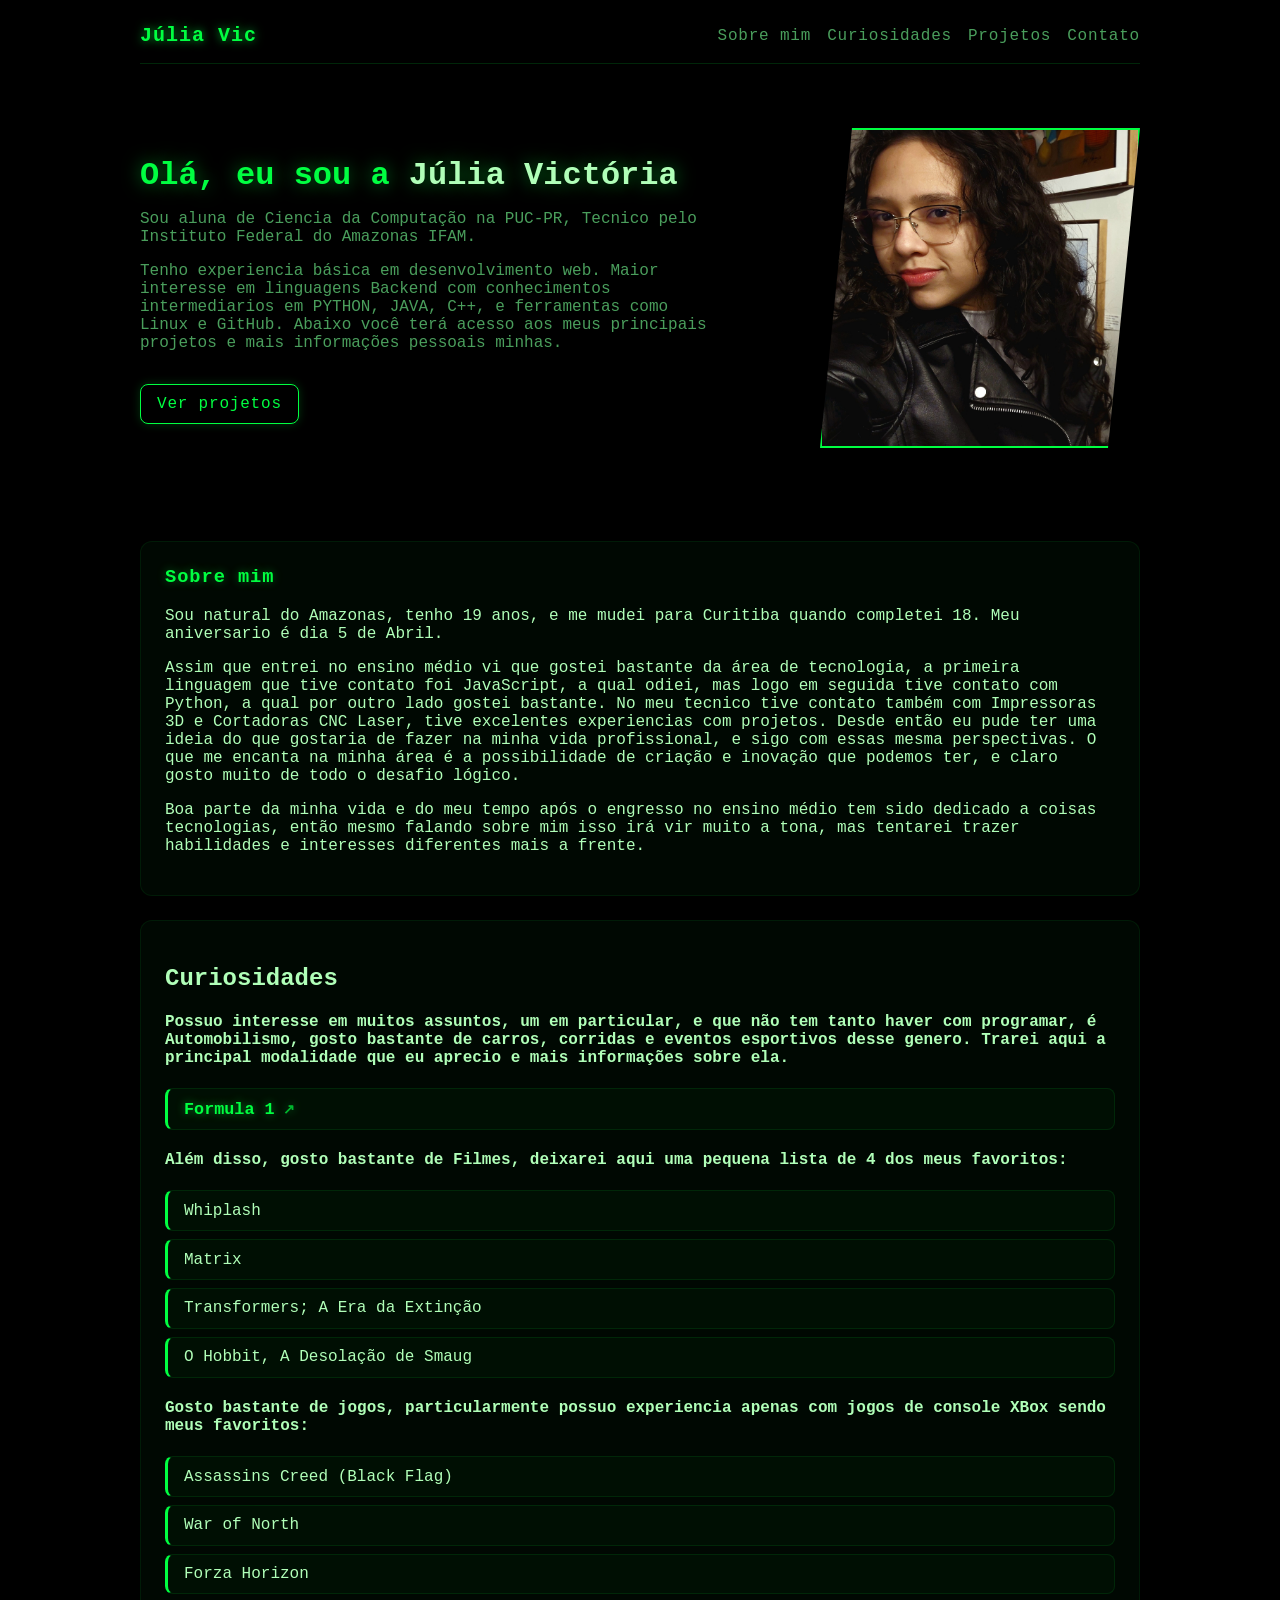
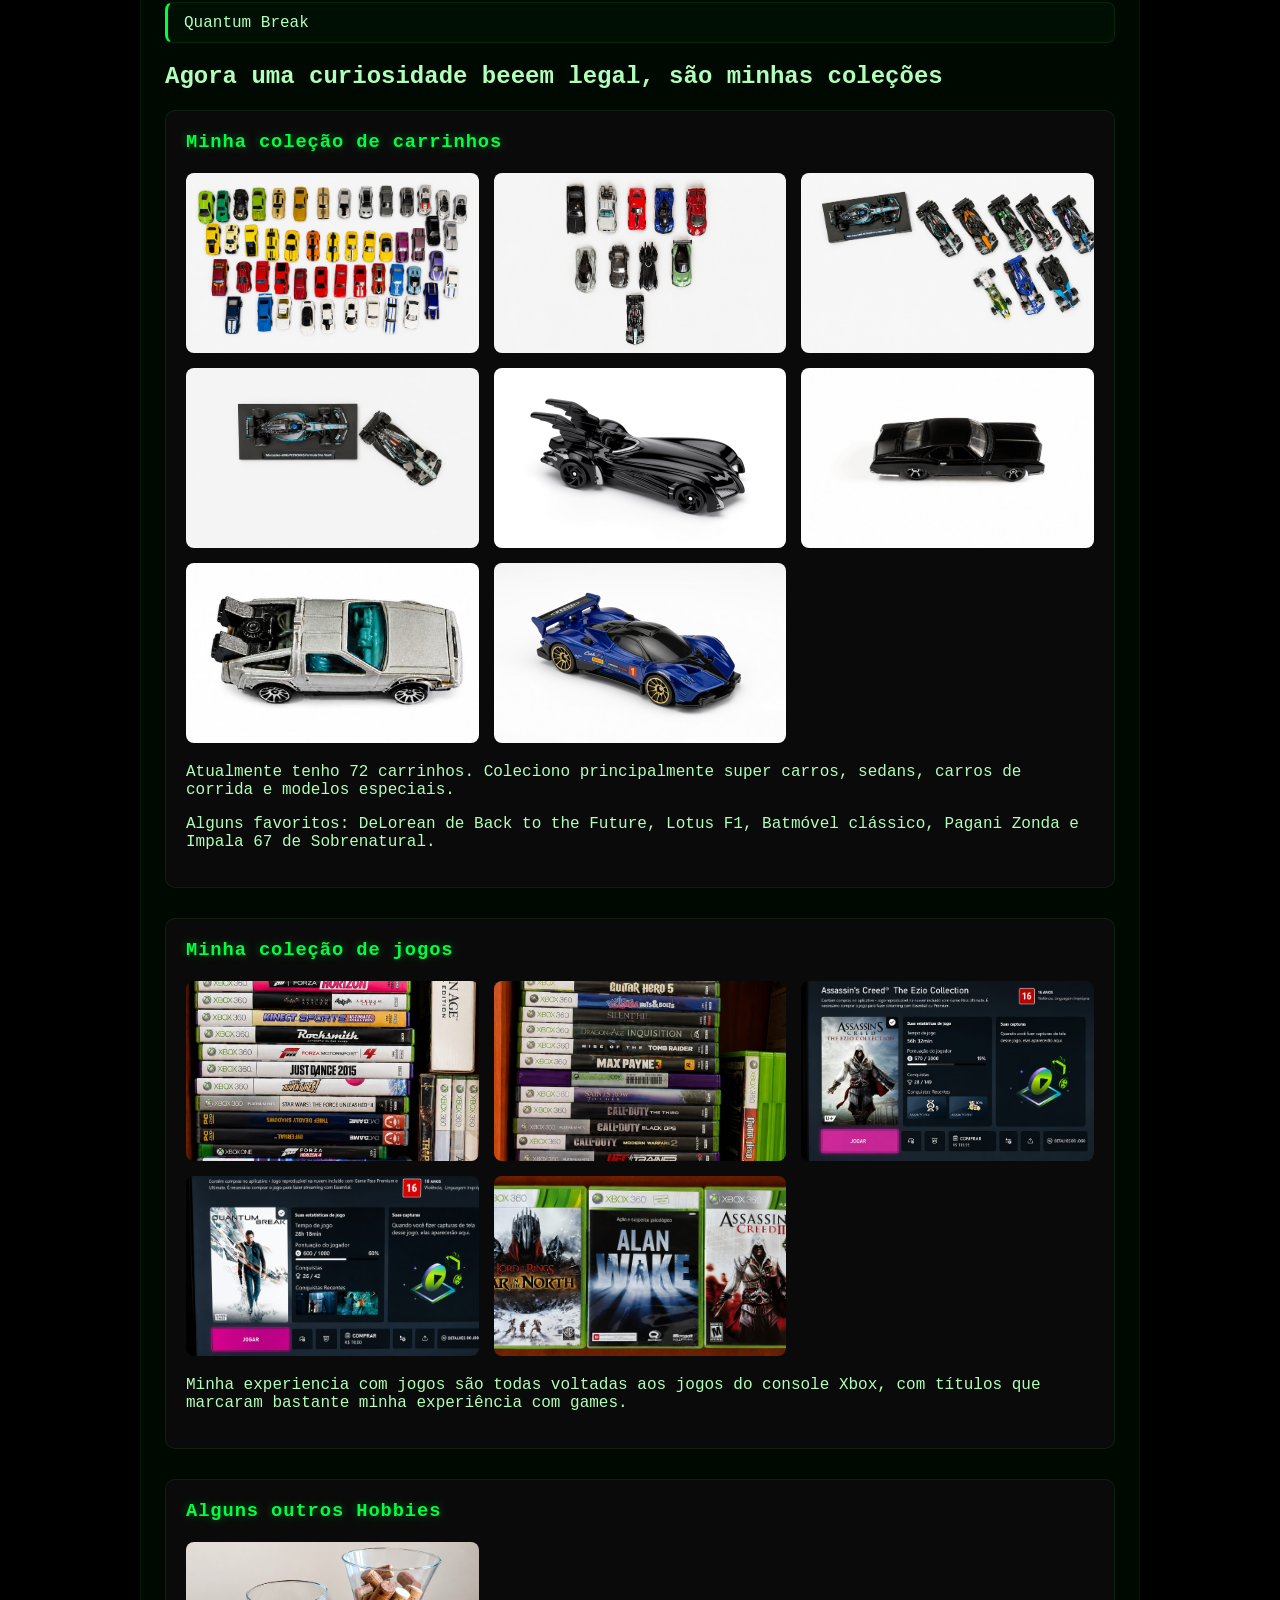
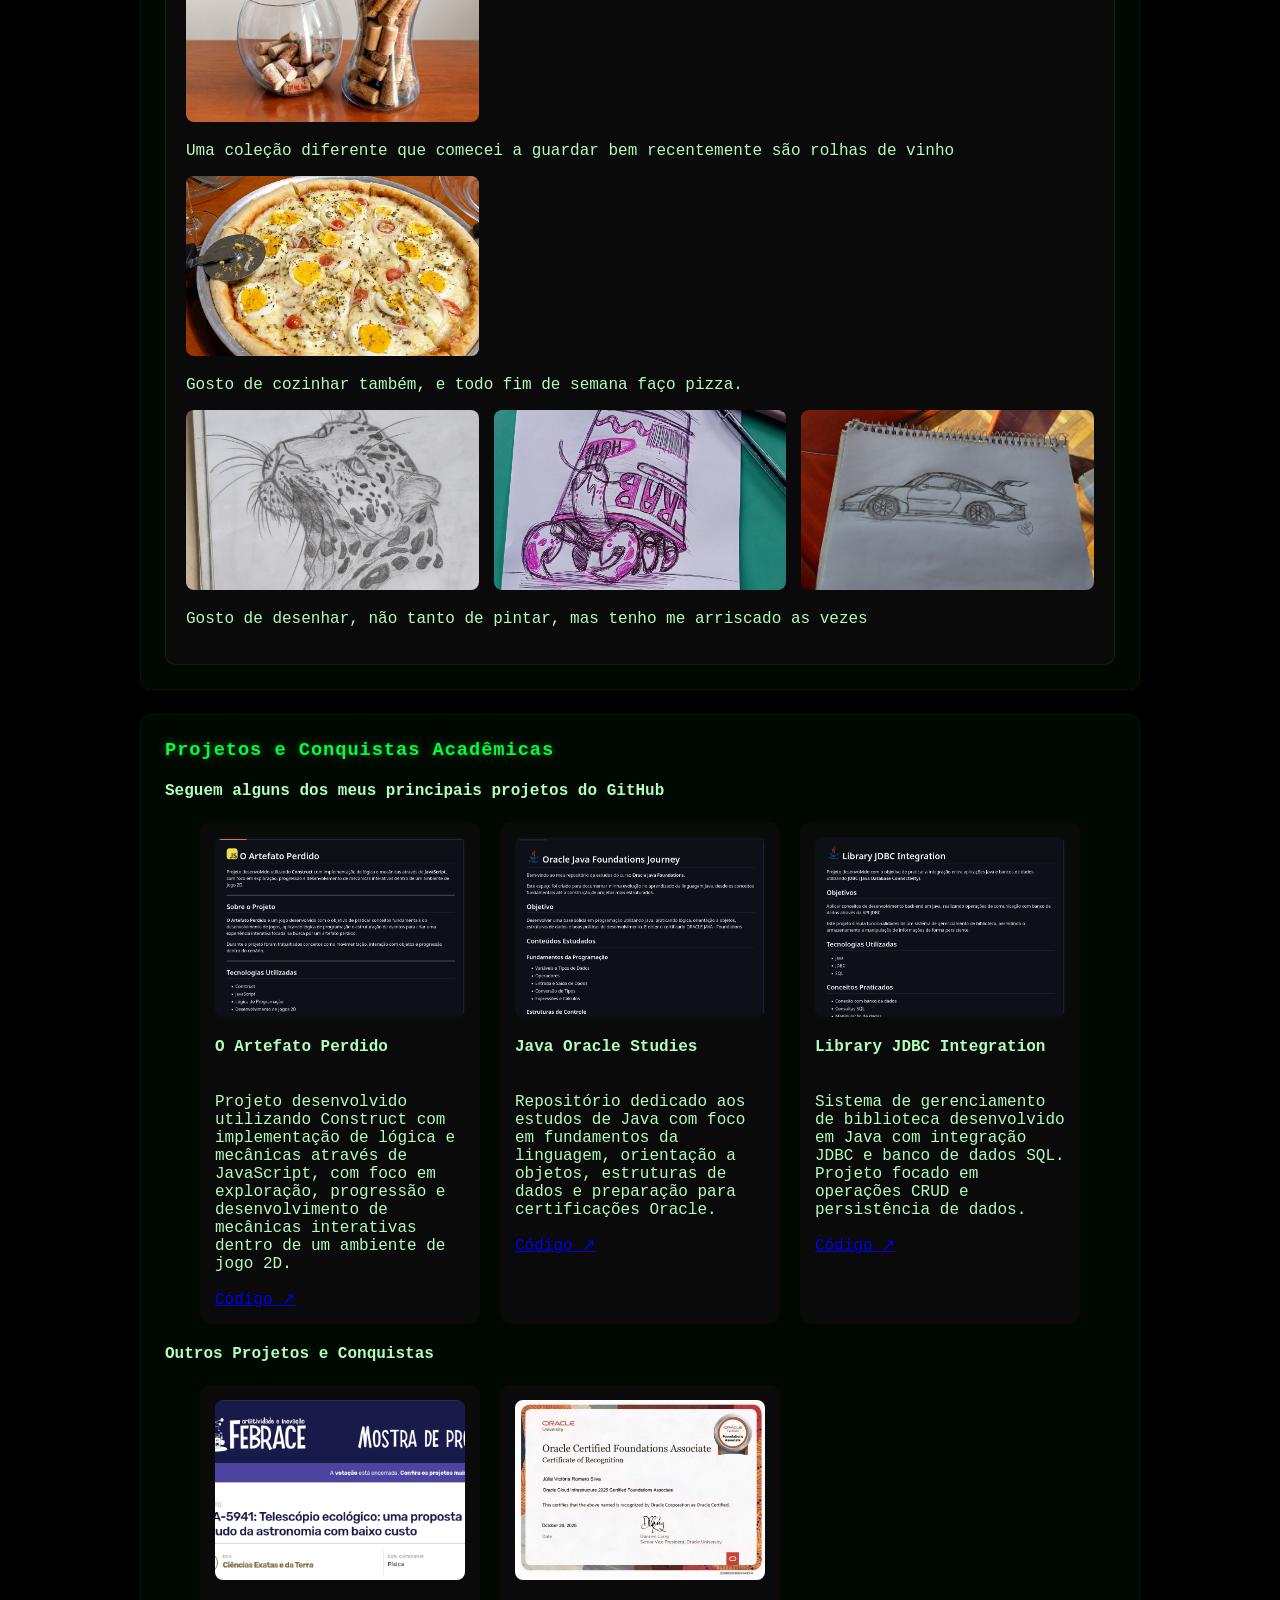
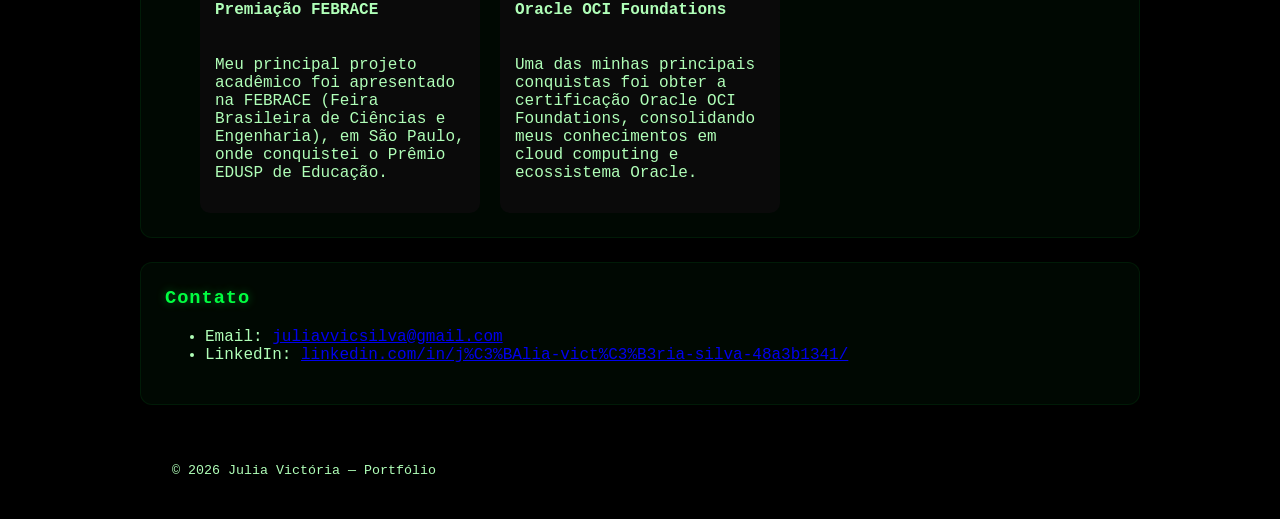
==== index.html @ e3327f9c "commit do meu portifolio para o curso de Experiência Criativa da PUCPR" ====
<!doctype html>
<html lang="pt-BR">
<head>
	<meta charset="utf-8">
	<meta name="viewport" content="width=device-width, initial-scale=1">
	<title>Portfólio — Júlia Vic</title>
	<link rel="stylesheet" href="style.css">
    <script src="index.js"></script>
</head>
<body>
	<header class="site-header">
		<div class="container header-inner">
			<h1 class="logo">Júlia Vic</h1>
			<button class="nav-toggle" aria-label="Abrir menu">☰</button>
			<nav class="site-nav">
				<a href="#about">Sobre mim</a>
				<a href="#skills">Curiosidades</a>
				<a href="#projects">Projetos</a>
				<a href="#contact">Contato</a>
			</nav>
		</div>
	</header>

	<main>
		<section class="hero">
			<div class="hero-content">
				<div class="hero-text">
					<h2>Olá, eu sou a <span>Júlia Victória</span></h2>
					<p>Sou aluna de Ciencia da Computação na PUC-PR, Tecnico pelo Instituto Federal do Amazonas IFAM.</p>
					<P>Tenho experiencia básica em desenvolvimento web. Maior interesse em linguagens Backend com conhecimentos intermediarios em PYTHON, JAVA, C++, e ferramentas como Linux e GitHub. Abaixo você terá acesso aos meus principais projetos e mais informações pessoais minhas.</P>
				<a class="btn" href="#projects">Ver projetos</a>
			</div>
			<div class="hero-photo">
            	<img src="img/minha_foto.jpg" alt="Foto de Júlia">
        	</div>
		 </div>
			
		</section>

		<section id="about" class="container about">
			<h3>Sobre mim</h3>
            <p>Sou natural do Amazonas, tenho 19 anos, e me mudei para Curitiba quando completei 18. Meu aniversario é dia 5 de Abril. </p>
            <p>Assim que entrei no ensino médio vi que gostei bastante da área de tecnologia, a primeira linguagem que tive contato foi JavaScript, a qual odiei, mas logo em seguida tive contato com Python, a qual por outro lado gostei bastante. No meu tecnico tive contato também com Impressoras 3D e Cortadoras CNC Laser, tive excelentes experiencias com projetos. Desde então eu pude ter uma ideia do que gostaria de fazer na minha vida profissional, e sigo com essas mesma perspectivas. O que me encanta na minha área é a possibilidade de criação e inovação que podemos ter, e claro gosto muito de todo o desafio lógico.</p>
            <p>Boa parte da minha vida e do meu tempo após o engresso no ensino médio tem sido dedicado a coisas tecnologias, então mesmo falando sobre mim isso irá vir muito a tona, mas tentarei trazer habilidades e interesses diferentes mais a frente.</p>
        </section>
		<section id="skills" class="container skills">
			<h2>Curiosidades</h2>
            <h4>Possuo interesse em muitos assuntos, um em particular, e que não tem tanto haver com programar, é Automobilismo, gosto bastante de carros, corridas e eventos esportivos desse genero. Trarei aqui a principal modalidade que eu aprecio e mais informações sobre ela.</h4>
			<ul class="automobilismo">
                <li><a href="index_mercs.html" target="_blank" rel="noopener">Formula 1</a></li>
            </ul>
            <h4>Além disso, gosto bastante de Filmes, deixarei aqui uma pequena lista de 4 dos meus favoritos:</h4>
            <ul>
                <li>Whiplash</li>
                <li>Matrix</li>
                <li>Transformers; A Era da Extinção</li>
                <li>O Hobbit, A Desolação de Smaug</li>
            </ul>
            <h4>Gosto bastante de jogos, particularmente possuo experiencia apenas com jogos de console XBox sendo meus favoritos:</h4>
            <ul>
                <li>Assassins Creed (Black Flag)</li>
                <li>War of North</li>
                <li>Forza Horizon</li>
                <li>Quantum Break</li>
            </ul>
            <h2>Agora uma curiosidade beeem legal, são minhas coleções</h2>
			<div class="collection-section">
				<div class="collection-card">
					<h3>Minha coleção de carrinhos</h3>
					<div class="collection-images">
						<img src="img/carrinhos_colecao.png" alt="Coleção carrinhos 1">
						<img src="img/favoritos_colecao.png" alt="Coleção carrinhos 2">
						<img src="img/formulas1_colecao.png" alt="Coleção carrinhos 3">
						<img src="img/mercedes_colecao.png" alt="Coleção carrinhos 4">
						<img src="img/batmovel.jpg" alt="Coleção carrinhos 5">
						<img src="img/impala.jpg" alt="Coleção carrinhos 5">
						<img src="img/delorean.jpg" alt="Coleção carrinhos 5">
						<img src="img/pagani.jpg" alt="Coleção carrinhos 5">
					</div>
					<p>Atualmente tenho 72 carrinhos. Coleciono principalmente super carros, sedans, carros de corrida e modelos especiais.</p>
					<p>Alguns favoritos: DeLorean de Back to the Future, Lotus F1, Batmóvel clássico, Pagani Zonda e Impala 67 de Sobrenatural.</p>
				</div>

				<div class="collection-card">
					<h3>Minha coleção de jogos</h3>

					<div class="collection-images">
						<img src="img/jogos1.jpg">
						<img src="img/jogos2.jpg">
						<img src="img/assasins_creed.jpg">
						<img src="img/quantum_break.jpg">
						<img src="img/jogos3.png">
					</div>
					<p>Minha experiencia com jogos são todas voltadas aos jogos do console Xbox, com títulos que marcaram bastante minha experiência com games.</p>
				</div>

				<div class="collection-card">
					<h3>Alguns outros Hobbies</h3>

					<div class="collection-images">
						<img src="img/colecao_rolhas.png">
					</div>
					<p>Uma coleção diferente que comecei a guardar bem recentemente são rolhas de vinho</p>
					<div class="collection-images">
						<img src="img/pizza.png">
					</div>
					<p>Gosto de cozinhar também, e todo fim de semana faço pizza.</p>
					<div class="collection-images">
						<img src="img/desenho1.jpg">
						<img src="img/desenho2.jpg">
						<img src="img/desenho3.jpg">	
					</div>
					<p>Gosto de desenhar, não tanto de pintar, mas tenho me arriscado as vezes</p>
			</div>
		</section>	

		<section id="projects" class="container projects">
			<h3>Projetos e Conquistas Acadêmicas</h3>
			<h4>Seguem alguns dos meus principais projetos do GitHub</h4>

			<div class="project-grid">
				<article class="project-card">
					<img src="img/jogo.png" alt="O Artefato Perdido">
					<h4>O Artefato Perdido</h4>

					<p>Projeto desenvolvido utilizando Construct com implementação de lógica e mecânicas através de JavaScript, com foco em exploração, progressão e desenvolvimento de mecânicas interativas dentro de um ambiente de jogo 2D.</p>
					<div class="card-actions">
						<a class="link" href="https://github.com/doffysmile/O-artefato-perdido-main/blob/main/README.md">
							Código ↗
						</a>
					</div>

				</article>

				<article class="project-card">
					<img src="img/oracle_foundatios.png" alt="Java Oracle">
					<h4>Java Oracle Studies</h4>

					<p>Repositório dedicado aos estudos de Java com foco em fundamentos da linguagem, orientação a objetos, estruturas de dados e preparação para certificações Oracle.</p>
					<div class="card-actions">
						<a class="link"
							href="https://github.com/doffysmile/JAVA_Oracle"
							target="_blank"
							rel="noopener">
							Código ↗
						</a>
					</div>

				</article>

			    <article class="project-card">
					<img src="img/library.png" alt="Sistema Biblioteca">
					<h4>Library JDBC Integration</h4>

					<p>Sistema de gerenciamento de biblioteca desenvolvido em Java com integração JDBC e banco de dados SQL. Projeto focado em operações CRUD e persistência de dados.</p>
					<div class="card-actions">
						<a class="link"
							href="https://github.com/doffysmile/Library_JDBC-INTEGRATION"
							target="_blank"
							rel="noopener">
							Código ↗
						</a>
					</div>

				</article>

			</div>


			<h4>Outros Projetos e Conquistas</h4>
			<div class="project-grid">
				<article class="project-card">
					<img src="img/projeto_febrace.png" alt="FEBRACE">

					<h4>Premiação FEBRACE</h4>
					<p>Meu principal projeto acadêmico foi apresentado na FEBRACE (Feira Brasileira de Ciências e Engenharia), em São Paulo, onde conquistei o Prêmio EDUSP de Educação.</p>

				</article>

				<article class="project-card">
					<img src="img/certificacao_ORACLE.jpeg" alt="Oracle Certification">

					<h4>Oracle OCI Foundations</h4>
					<p>Uma das minhas principais conquistas foi obter a certificação Oracle OCI Foundations, consolidando meus conhecimentos em cloud computing e ecossistema Oracle.</p>

				</article>

			</div>

	</section>

		<section id="contact" class="container contact">
			<h3>Contato</h3>
			<p></p>
			<ul>
				<li>Email: <a href="juliavvicsilva@gmail.com">juliavvicsilva@gmail.com</a></li>
				<li>LinkedIn: <a href="https://www.linkedin.com/in/j%C3%BAlia-vict%C3%B3ria-silva-48a3b1341/">linkedin.com/in/j%C3%BAlia-vict%C3%B3ria-silva-48a3b1341/</a></li>
			</ul>
		</section>
	</main>

	<footer class="site-footer">
		<div class="container">
			<small>© <span id="year"></span> Julia Victória — Portfólio</small>
		</div>
	</footer>

</body>
</html>
---- style.css ----
/*BASE*/
* {
  box-sizing: border-box;
}

html, body { 
  display: flex; 
  flex-direction: column; 
  align-items: center; 
  background: #000; 
  color: var(--text); }

body > * {
  width: 100%;
  max-width: 1000px;
}

.site-header {
  width: 100%;
  max-width: 100%; /* header ocupa a largura toda */
}


/* CORES */
:root {
  --bg:      #000000;
  --card:    #0a0a0a;
  --muted:   #4a9e5c;
  --accent:  #00ff41;
  --text:    #b0ffb8;
  --glass:   rgba(0, 255, 65, 0.03);
  --radius:  12px;

  font-family: "Courier New", Courier, monospace;
}



/* CONTAINER */
.container {
  max-width: 1000px;
  margin: 0 auto;
  padding: 2rem;
}


/* HEADER*/
.site-header {
  position: sticky;
  top: 0;
  z-index: 40;
  background: rgba(0, 0, 0, 0.85);
  border-bottom: 1px solid rgba(0, 255, 65, 0.15);
  backdrop-filter: blur(6px);
}

.header-inner {
  display: flex;
  align-items: center;
  justify-content: space-between;
  padding: 1rem 0;
}

.logo {
  margin: 0;
  font-size: 1.25rem;
  font-weight: 700;
  color: var(--accent);
  text-shadow: 0 0 10px rgba(0, 255, 65, 0.7);
  letter-spacing: 0.05em;
}

.site-nav {
  display: flex;
  gap: 1rem;
}

.site-nav a {
  color: var(--muted);
  text-decoration: none;
  letter-spacing: 0.05em;
  transition: color 0.2s, text-shadow 0.2s;
}

.site-nav a:hover {
  color: var(--accent);
  text-shadow: 0 0 8px rgba(0, 255, 65, 0.6);
}

.nav-toggle {
  display: none;
  background: none;
  border: 0;
  color: var(--text);
  font-size: 1.25rem;
}


/* HERO*/
.hero{
    padding: 4rem 0;
    width: 100%;
}
.hero h2 {
  font-size: 2rem;
  margin: 0 0 0.5rem;
  color: var(--accent);
  text-shadow: 0 0 18px rgba(0, 255, 65, 0.5);
}

.hero h2 span {
  color: var(--text);
}

.hero p {
  color: var(--muted);
  max-width: 60ch;
}

/* HERO LAYOUT */

.hero-content{
    display: flex;
    flex-direction: row;

    align-items: center;
    justify-content: space-between;

    width: 100%;
}

.hero-text{
    flex: 1;
}

.hero-photo{
    flex-shrink: 0;
}

/* FOTO */

.hero-photo img{
    width: 320px;
    height: 320px;

    object-fit: cover;

    border-radius: 0;
    clip-path: polygon(10% 0%, 100% 0%, 90% 100%, 0% 100%);

    border: 2px solid var(--accent);

    box-shadow:
        0 0 15px rgba(0,255,65,0.3),
        0 0 35px rgba(0,255,65,0.2);

    transition: transform 0.3s ease;
}

.hero-photo img:hover{
    transform: scale(1.03);
}


/* BOTOES */
.btn {
  display: inline-block;
  margin-top: 1rem;
  padding: 0.6rem 1rem;
  background: transparent;
  color: var(--accent);
  border: 1px solid var(--accent);
  border-radius: 8px;
  text-decoration: none;
  letter-spacing: 0.05em;
  box-shadow: 0 0 10px rgba(0, 255, 65, 0.2);
  transition: background 0.2s, box-shadow 0.2s;
}

.btn:hover {
  background: rgba(0, 255, 65, 0.1);
  box-shadow: 0 0 18px rgba(0, 255, 65, 0.4);
}


/* SEÇOES*/
.about,
.skills,
.projects,
.contact {
  background: var(--glass);
  border-radius: var(--radius);
  border: 1px solid rgba(0, 255, 65, 0.08);
  padding: 1.5rem;
  margin: 1.5rem 0;
}

.about h3,
.skills h3,
.projects h3,
.contact h3 {
  color: var(--accent);
  text-shadow: 0 0 10px rgba(0, 255, 65, 0.4);
  letter-spacing: 0.05em;
  margin-top: 0;
}


/* SKILLS */
.skill-list {
  list-style: none;
  padding: 0;
  display: flex;
  flex-wrap: wrap;
  gap: 0.5rem;
}

.skill-list li {
  padding: 0.5rem 0.75rem;
  background: rgba(0, 255, 65, 0.04);
  border: 1px solid rgba(0, 255, 65, 0.15);
  border-radius: 8px;
  color: var(--muted);
  transition: color 0.2s, border-color 0.2s, box-shadow 0.2s;
}

.skill-list li:hover {
  color: var(--accent);
  border-color: rgba(0, 255, 65, 0.4);
  box-shadow: 0 0 8px rgba(0, 255, 65, 0.2);
}


/* CURIOSIDADES*/
.skills ul {
  list-style: none;
  padding: 0;
  margin: 1rem 0;
  display: flex;
  flex-direction: column;
  gap: 0.5rem;
}

.skills ul li {
  padding: 0.65rem 1rem;
  background: rgba(0, 255, 65, 0.03);
  border: 1px solid rgba(0, 255, 65, 0.1);
  border-left: 3px solid var(--accent);
  border-radius: 8px;
  color: var(--text);
  transition: background 0.2s, border-color 0.2s, box-shadow 0.2s;
}

.skills ul li:hover {
  background: rgba(0, 255, 65, 0.06);
  border-color: rgba(0, 255, 65, 0.3);
  box-shadow: 0 0 8px rgba(0, 255, 65, 0.15);
}

.automobilismo li {
  background: rgba(0, 255, 65, 0.06);
  border: 1px solid rgba(0, 255, 65, 0.3);
  border-left: 3px solid var(--accent);
  font-weight: 600;
  font-size: 1.05rem;
}

.automobilismo li a {
  color: var(--accent);
  text-decoration: none;
  display: flex;
  align-items: center;
  gap: 0.5rem;
  text-shadow: 0 0 8px rgba(0, 255, 65, 0.5);
}

.automobilismo li a::after {
  content: "↗";
  font-size: 0.85rem;
  opacity: 0.7;
  transition: opacity 0.2s, transform 0.2s;
}

.automobilismo li a:hover::after {
  opacity: 1;
  transform: translate(2px, -2px);
}


/* =========================================
   PROJETOS & COLEÇÕES
   ========================================= */
.project-grid {
  display: grid;
  grid-template-columns: repeat(3, 280px);
  justify-content: center;
  gap: 20px;
}

.colecoes {
  display: grid;
  grid-template-columns: repeat(3, 1fr);
  gap: 1rem;
}

.project-card {
  display: flex;
  flex-direction: column;

  background: var(--card);

  padding: 15px;

  border-radius: 10px;

  min-height: 420px;
}

.project-card:hover{
  border-color: rgba(0, 255, 65, 0.35);
  box-shadow: 0 0 16px rgba(0, 255, 65, 0.1);
}

.project-card img{
    width: 100%;
    height: 180px;
    object-fit: cover;
    border-radius: 8px;
}



.collection-section{
    display: flex;
    flex-direction: column;
    gap: 30px;
}

.collection-card{
    background: var(--card);
    border: 1px solid rgba(0,255,65,0.1);
    border-radius: 10px;
    padding: 20px;
}

.collection-card h3{
    color: var(--accent);
    margin-bottom: 20px;
}

.collection-images{
    display: grid;
    grid-template-columns: repeat(3, 1fr);
    gap: 15px;
    margin-bottom: 20px;
}

.collection-images img{
    width: 100%;
    height: 180px;
    object-fit: cover;
    border-radius: 8px;
    transition: transform 0.3s ease;
}

.collection-images img:hover{
    transform: scale(1.03);
}
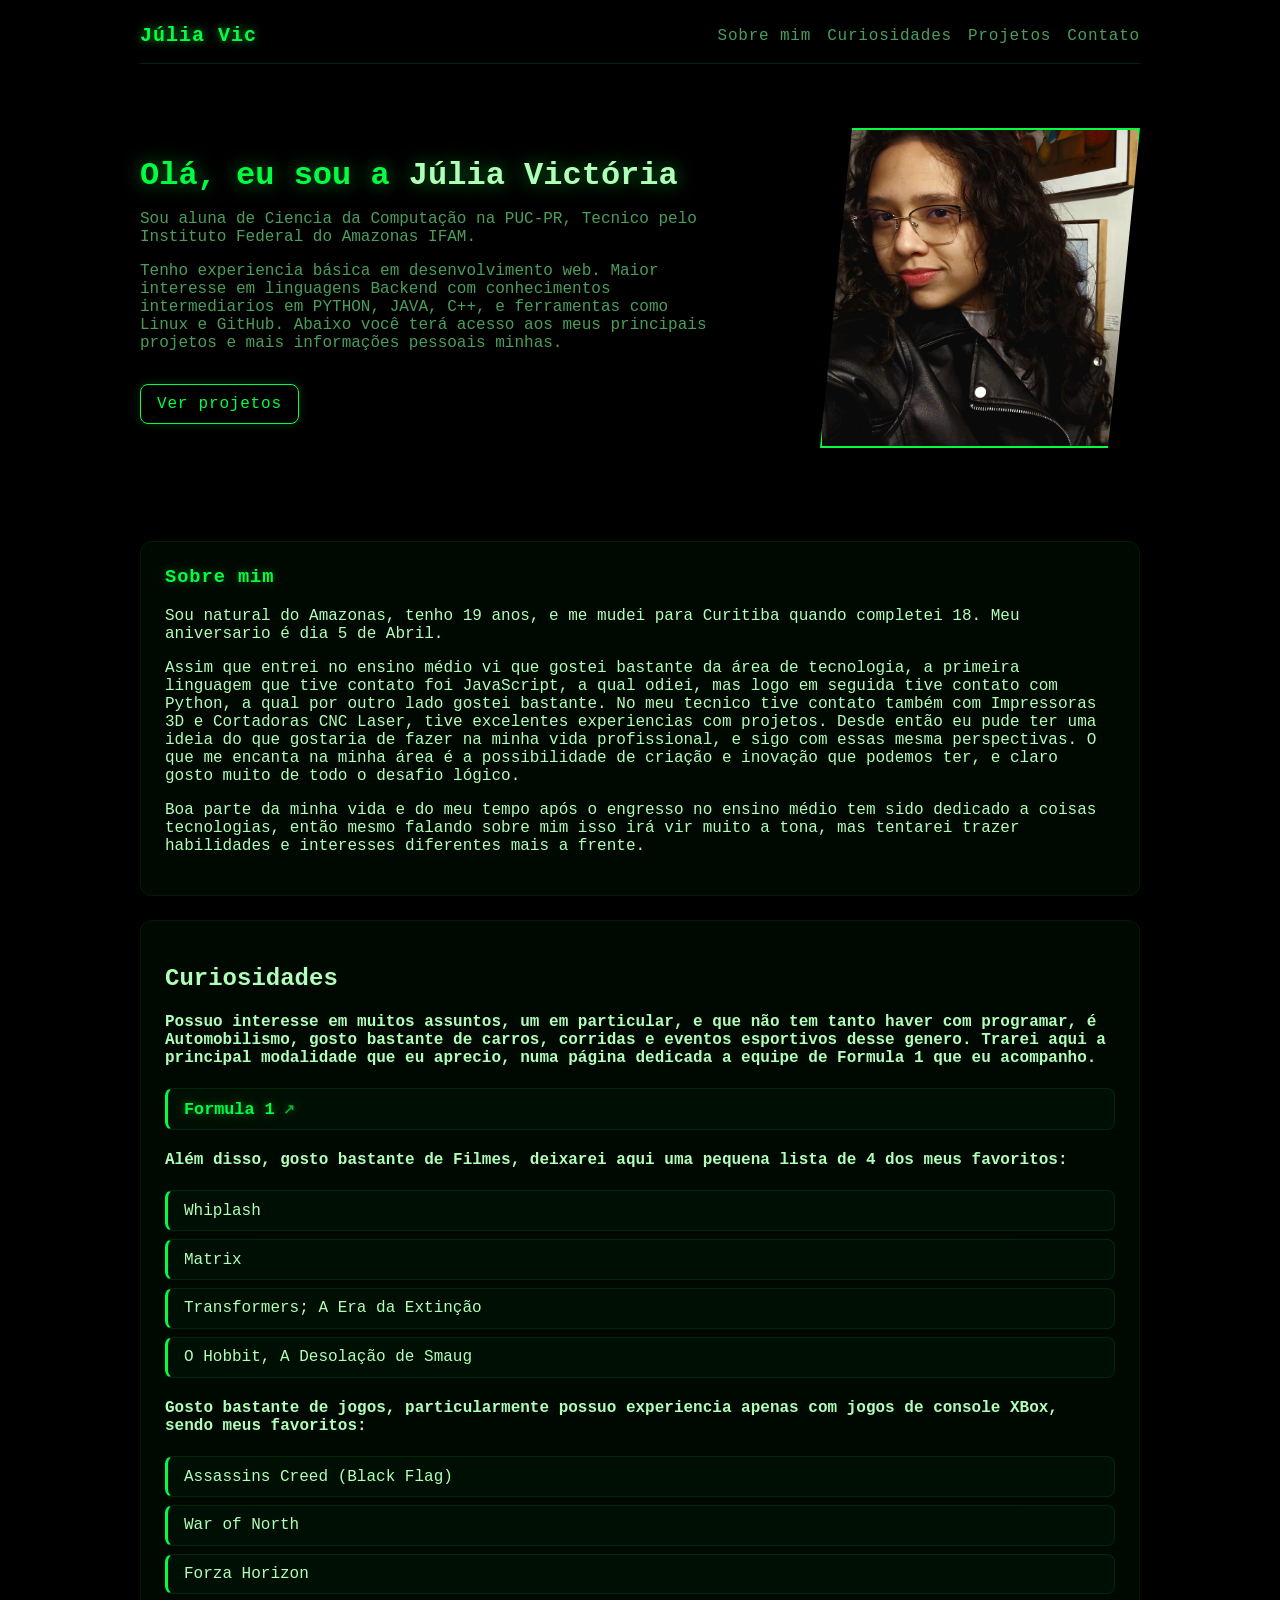
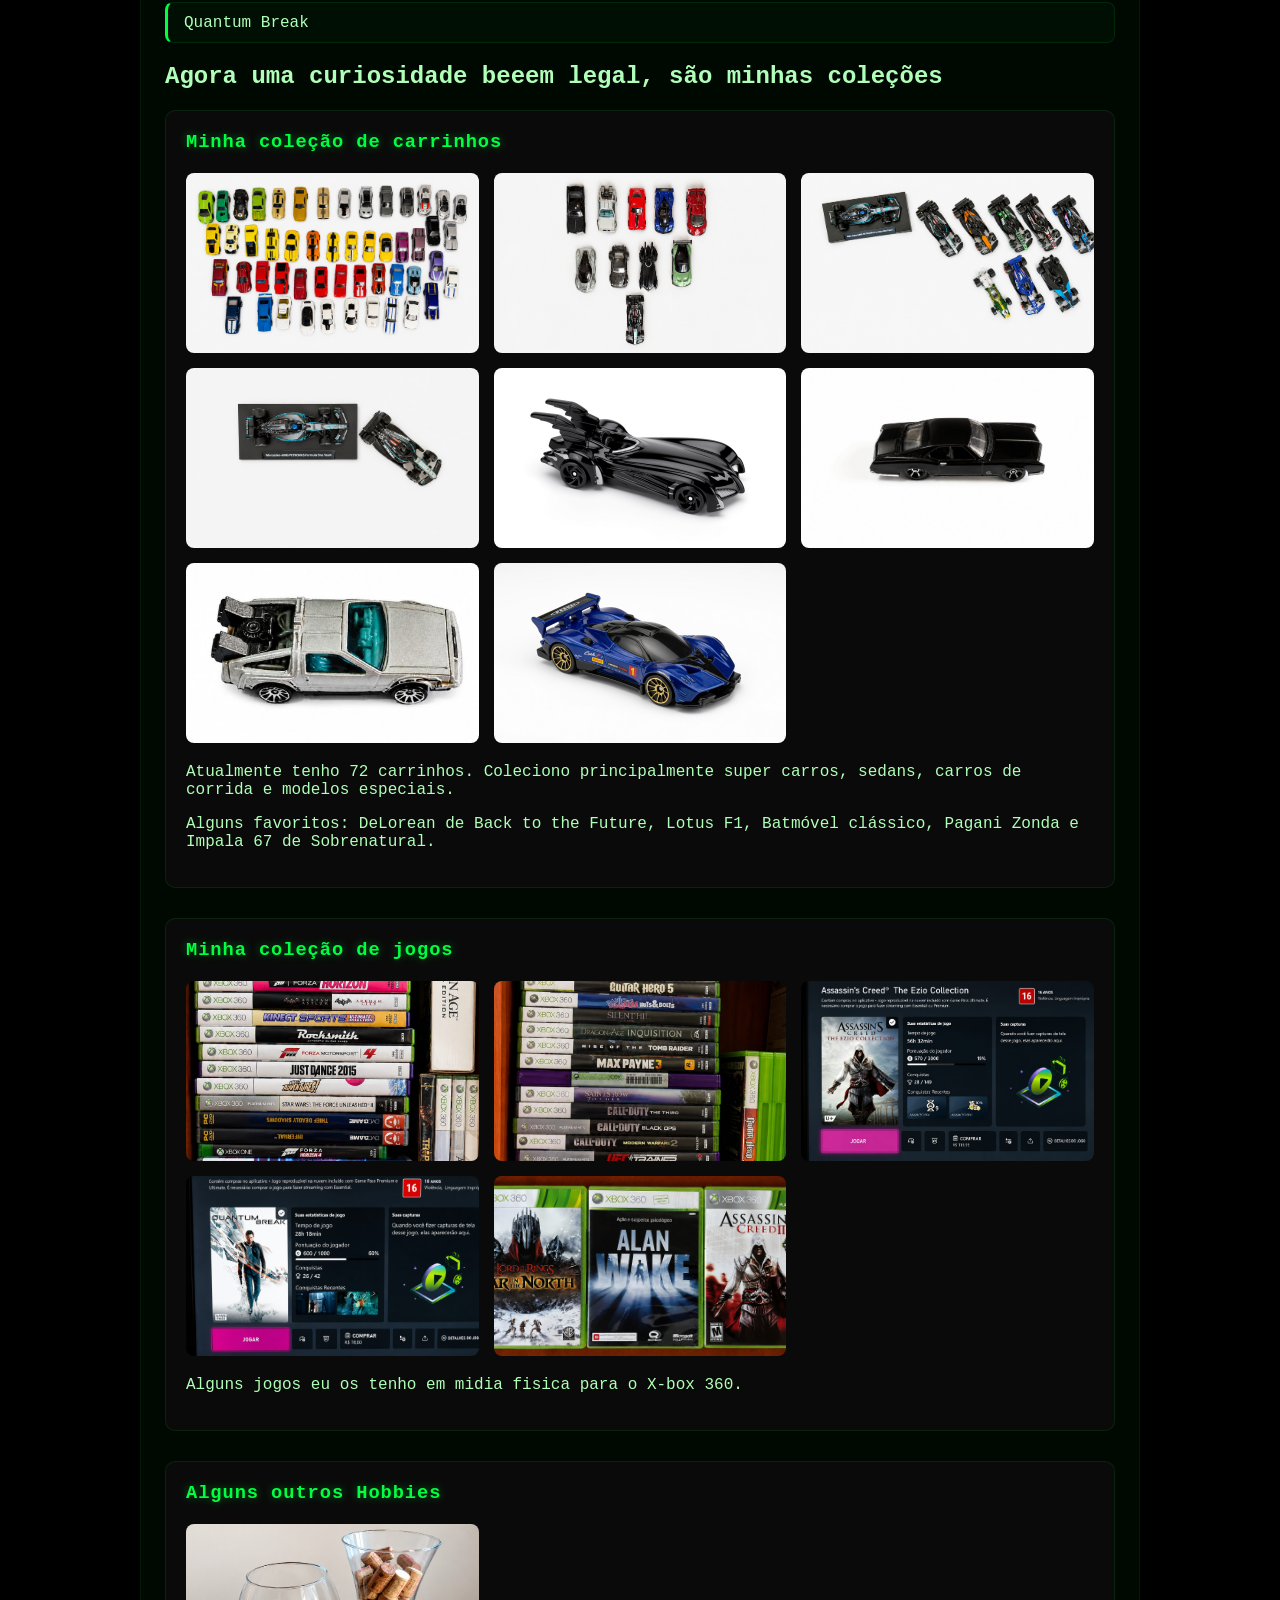
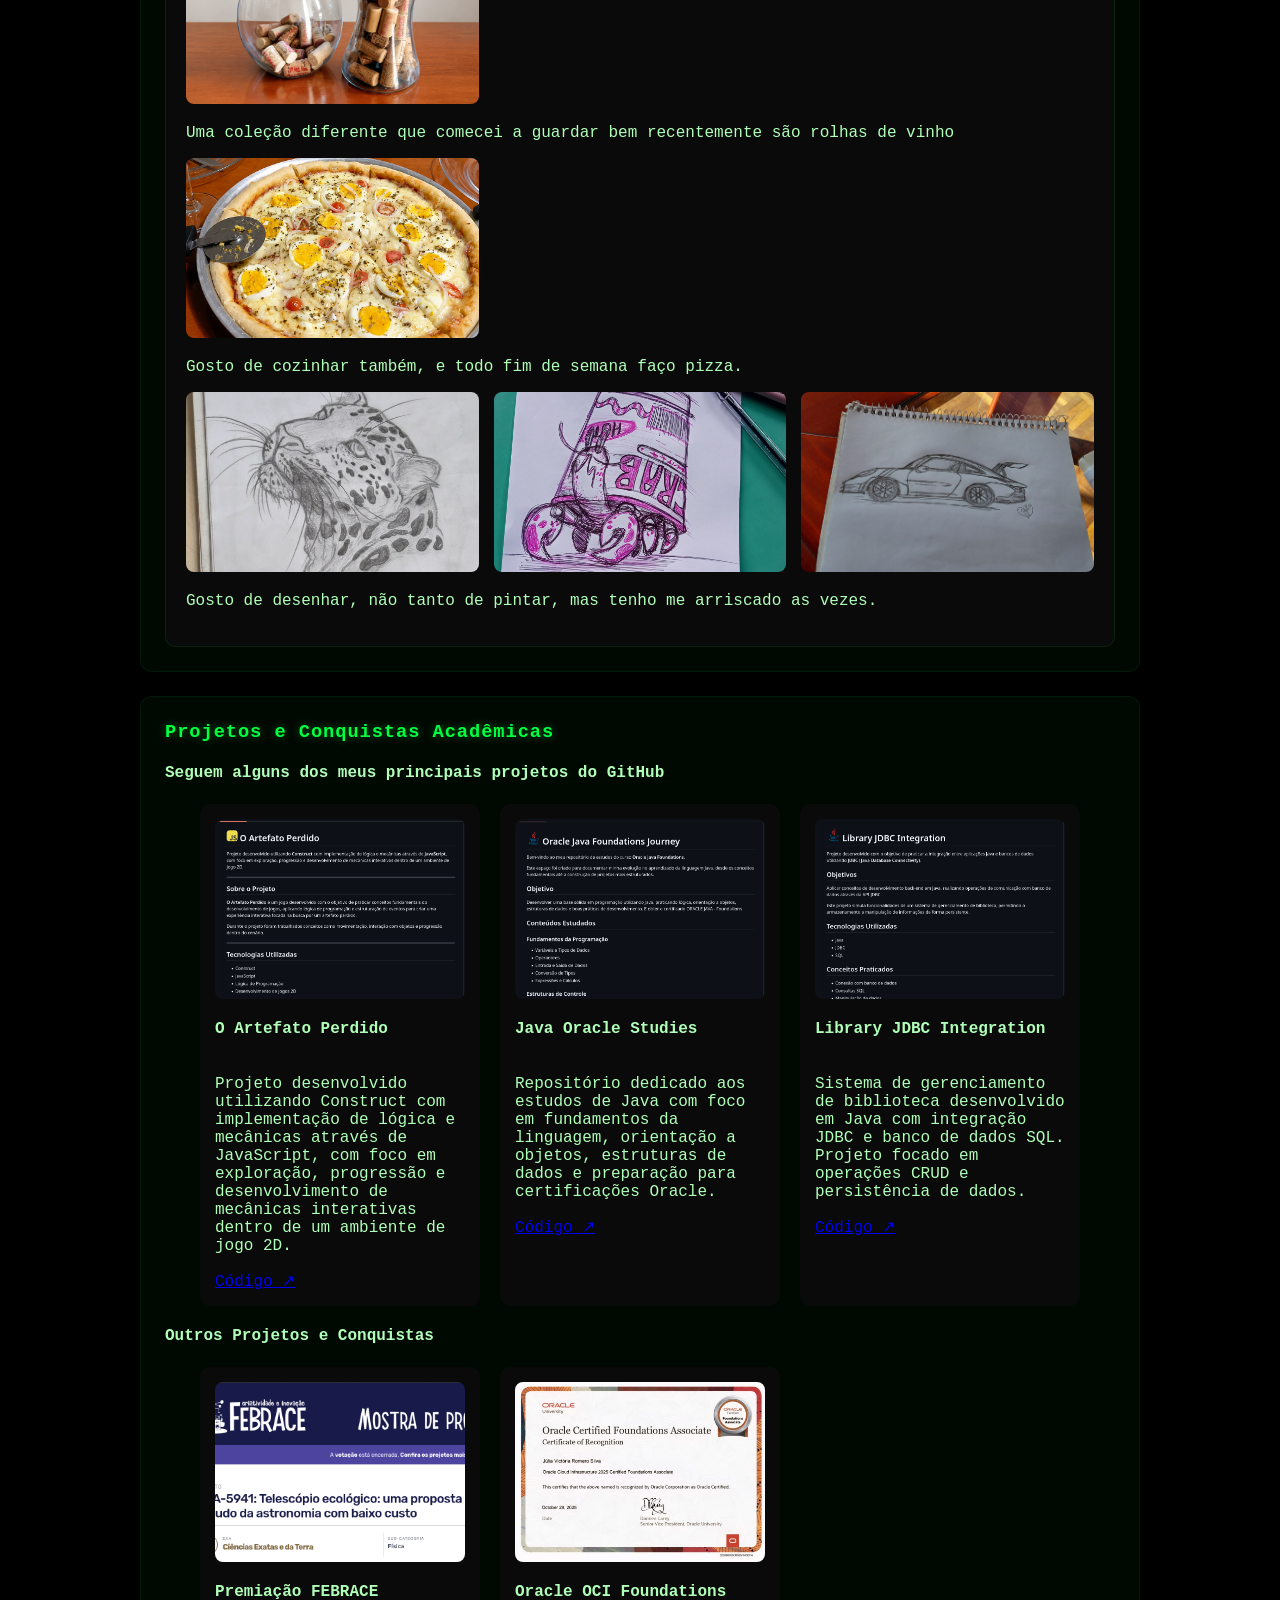
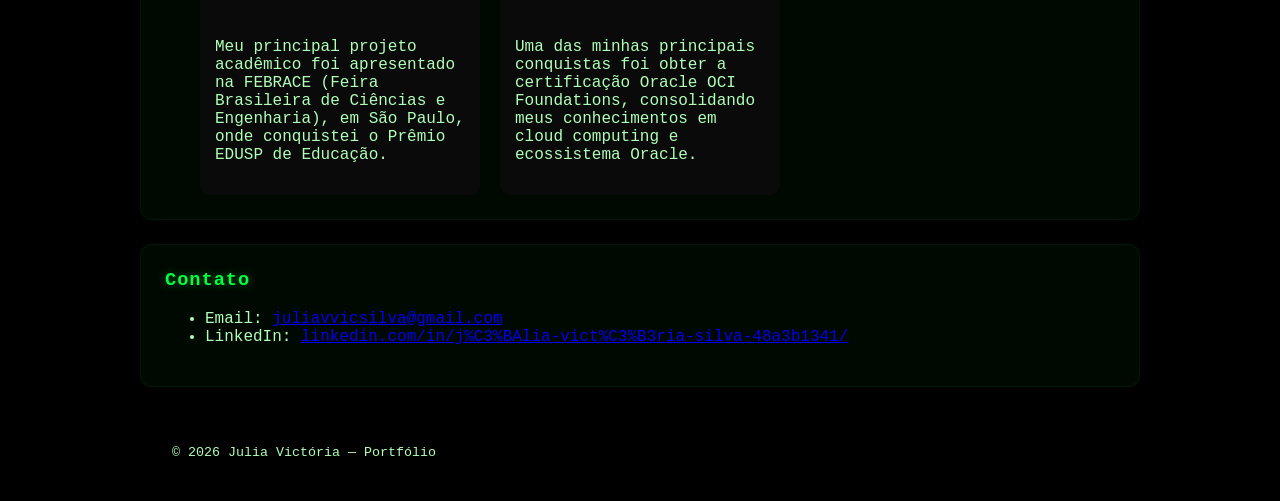
==== commit 71a8f757: "Update text for hobbies and interests section" ====
--- a/index.html
+++ b/index.html
@@ -45,7 +45,7 @@
         </section>
 		<section id="skills" class="container skills">
 			<h2>Curiosidades</h2>
-            <h4>Possuo interesse em muitos assuntos, um em particular, e que não tem tanto haver com programar, é Automobilismo, gosto bastante de carros, corridas e eventos esportivos desse genero. Trarei aqui a principal modalidade que eu aprecio e mais informações sobre ela.</h4>
+            <h4>Possuo interesse em muitos assuntos, um em particular, e que não tem tanto haver com programar, é Automobilismo, gosto bastante de carros, corridas e eventos esportivos desse genero. Trarei aqui a principal modalidade que eu aprecio, numa página dedicada a equipe de Formula 1 que eu acompanho.</h4>
 			<ul class="automobilismo">
                 <li><a href="index_mercs.html" target="_blank" rel="noopener">Formula 1</a></li>
             </ul>
@@ -56,7 +56,7 @@
                 <li>Transformers; A Era da Extinção</li>
                 <li>O Hobbit, A Desolação de Smaug</li>
             </ul>
-            <h4>Gosto bastante de jogos, particularmente possuo experiencia apenas com jogos de console XBox sendo meus favoritos:</h4>
+            <h4>Gosto bastante de jogos, particularmente possuo experiencia apenas com jogos de console XBox, sendo meus favoritos:</h4>
             <ul>
                 <li>Assassins Creed (Black Flag)</li>
                 <li>War of North</li>
@@ -91,7 +91,7 @@
 						<img src="img/quantum_break.jpg">
 						<img src="img/jogos3.png">
 					</div>
-					<p>Minha experiencia com jogos são todas voltadas aos jogos do console Xbox, com títulos que marcaram bastante minha experiência com games.</p>
+					<p>Alguns jogos eu os tenho em midia fisica para o X-box 360.</p>
 				</div>
 
 				<div class="collection-card">
@@ -110,7 +110,7 @@
 						<img src="img/desenho2.jpg">
 						<img src="img/desenho3.jpg">	
 					</div>
-					<p>Gosto de desenhar, não tanto de pintar, mas tenho me arriscado as vezes</p>
+					<p>Gosto de desenhar, não tanto de pintar, mas tenho me arriscado as vezes.</p>
 			</div>
 		</section>	
 
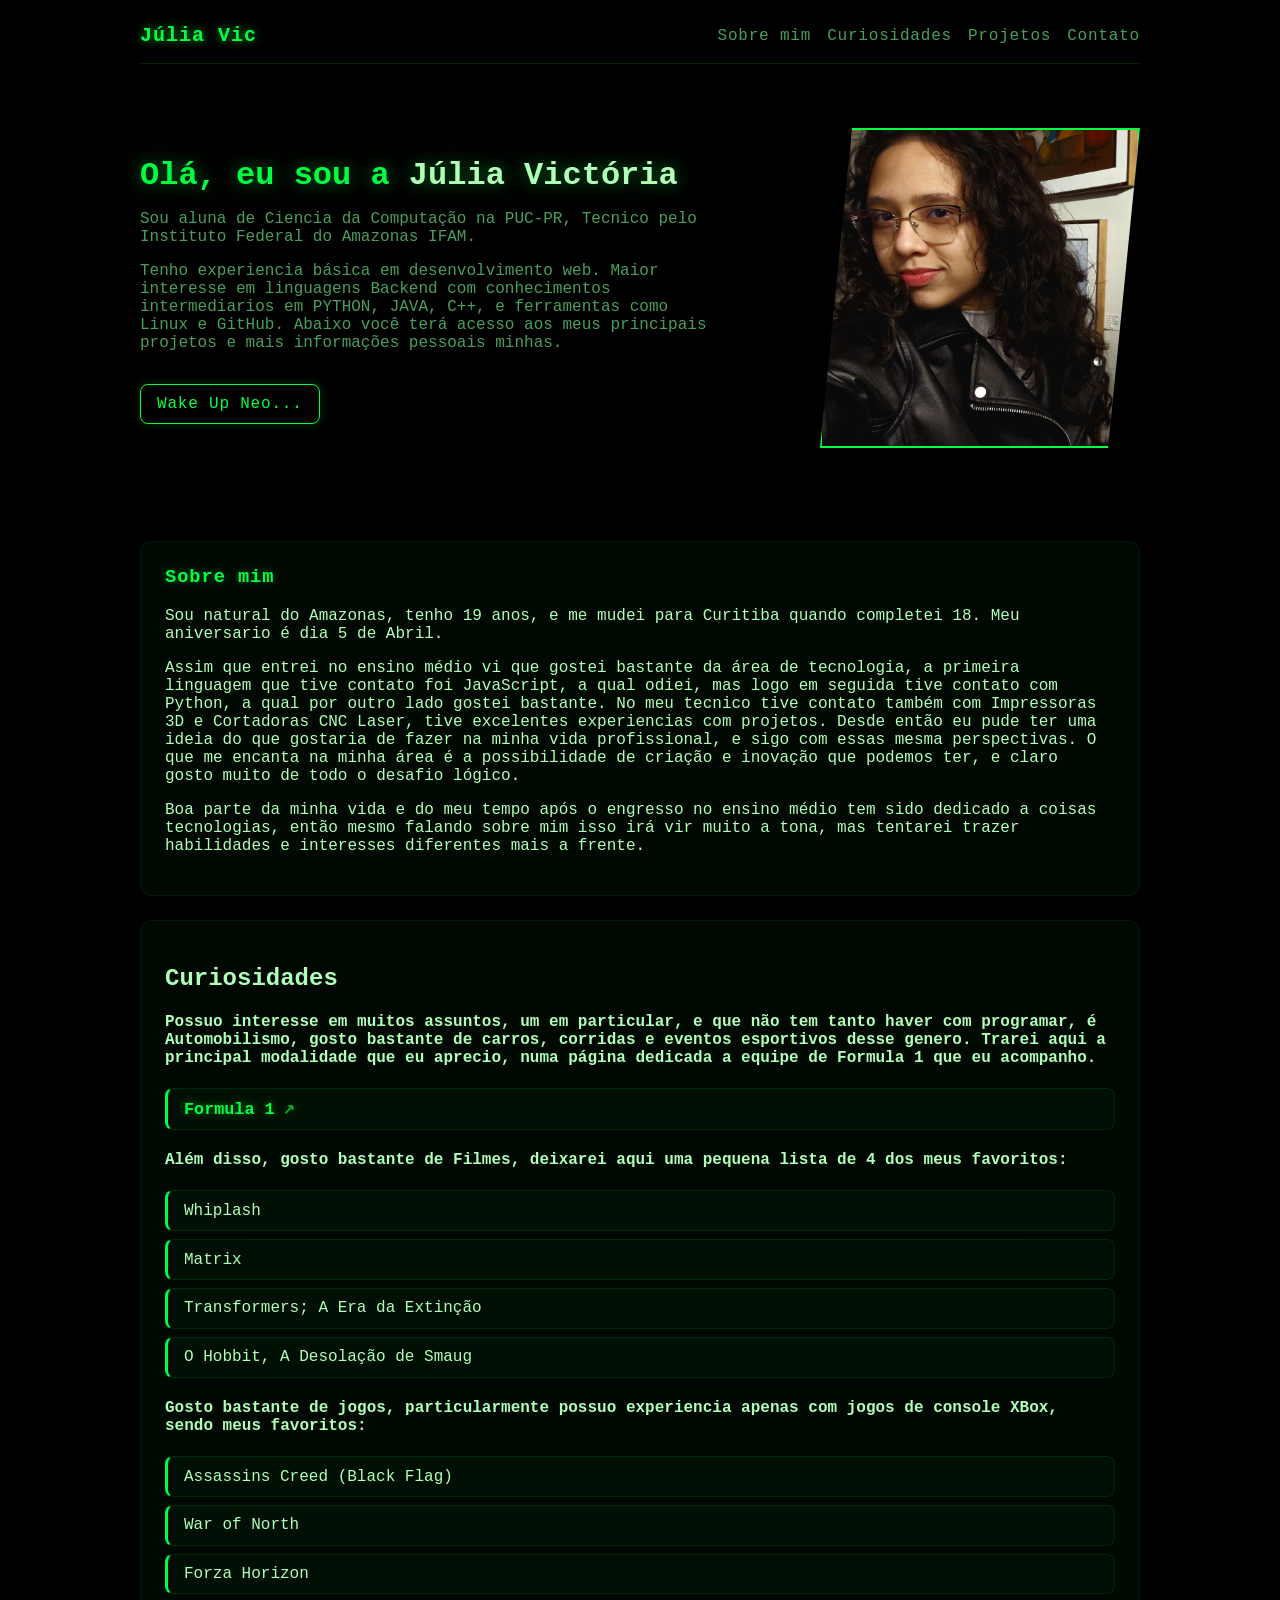
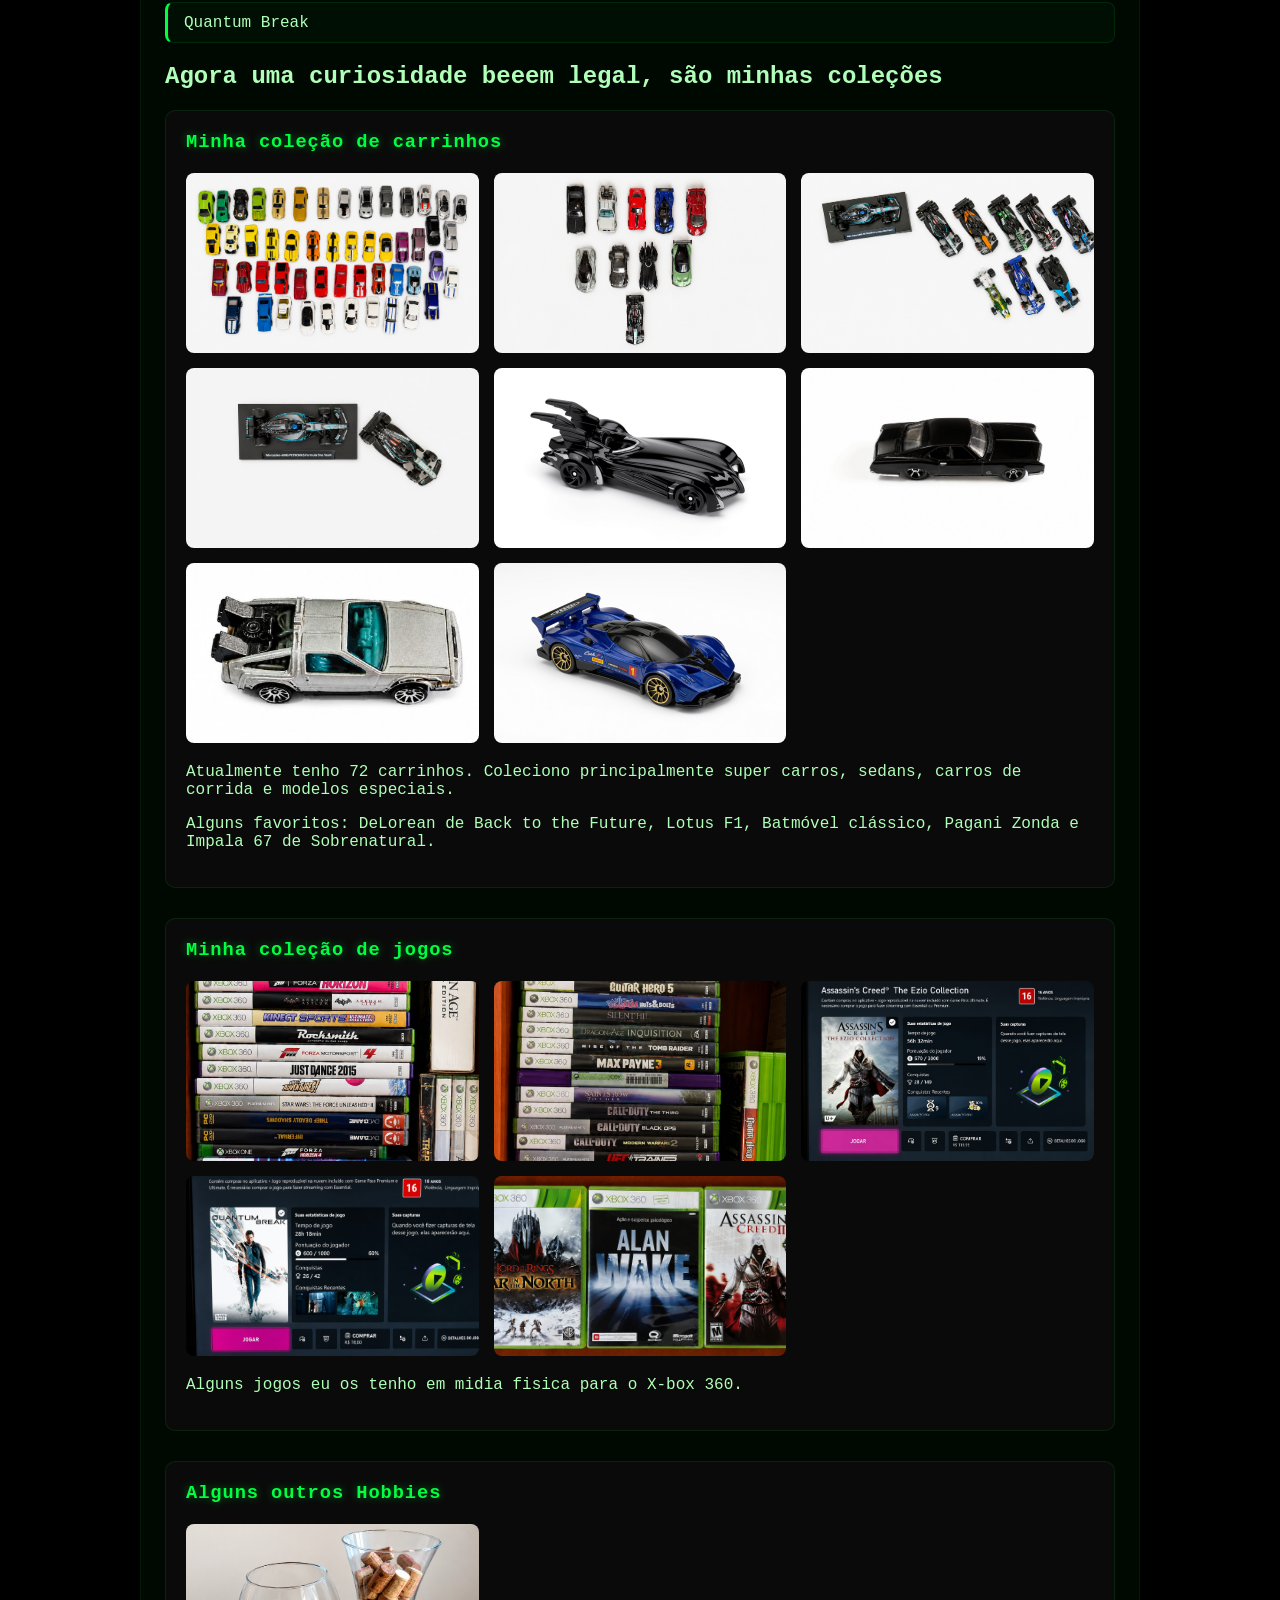
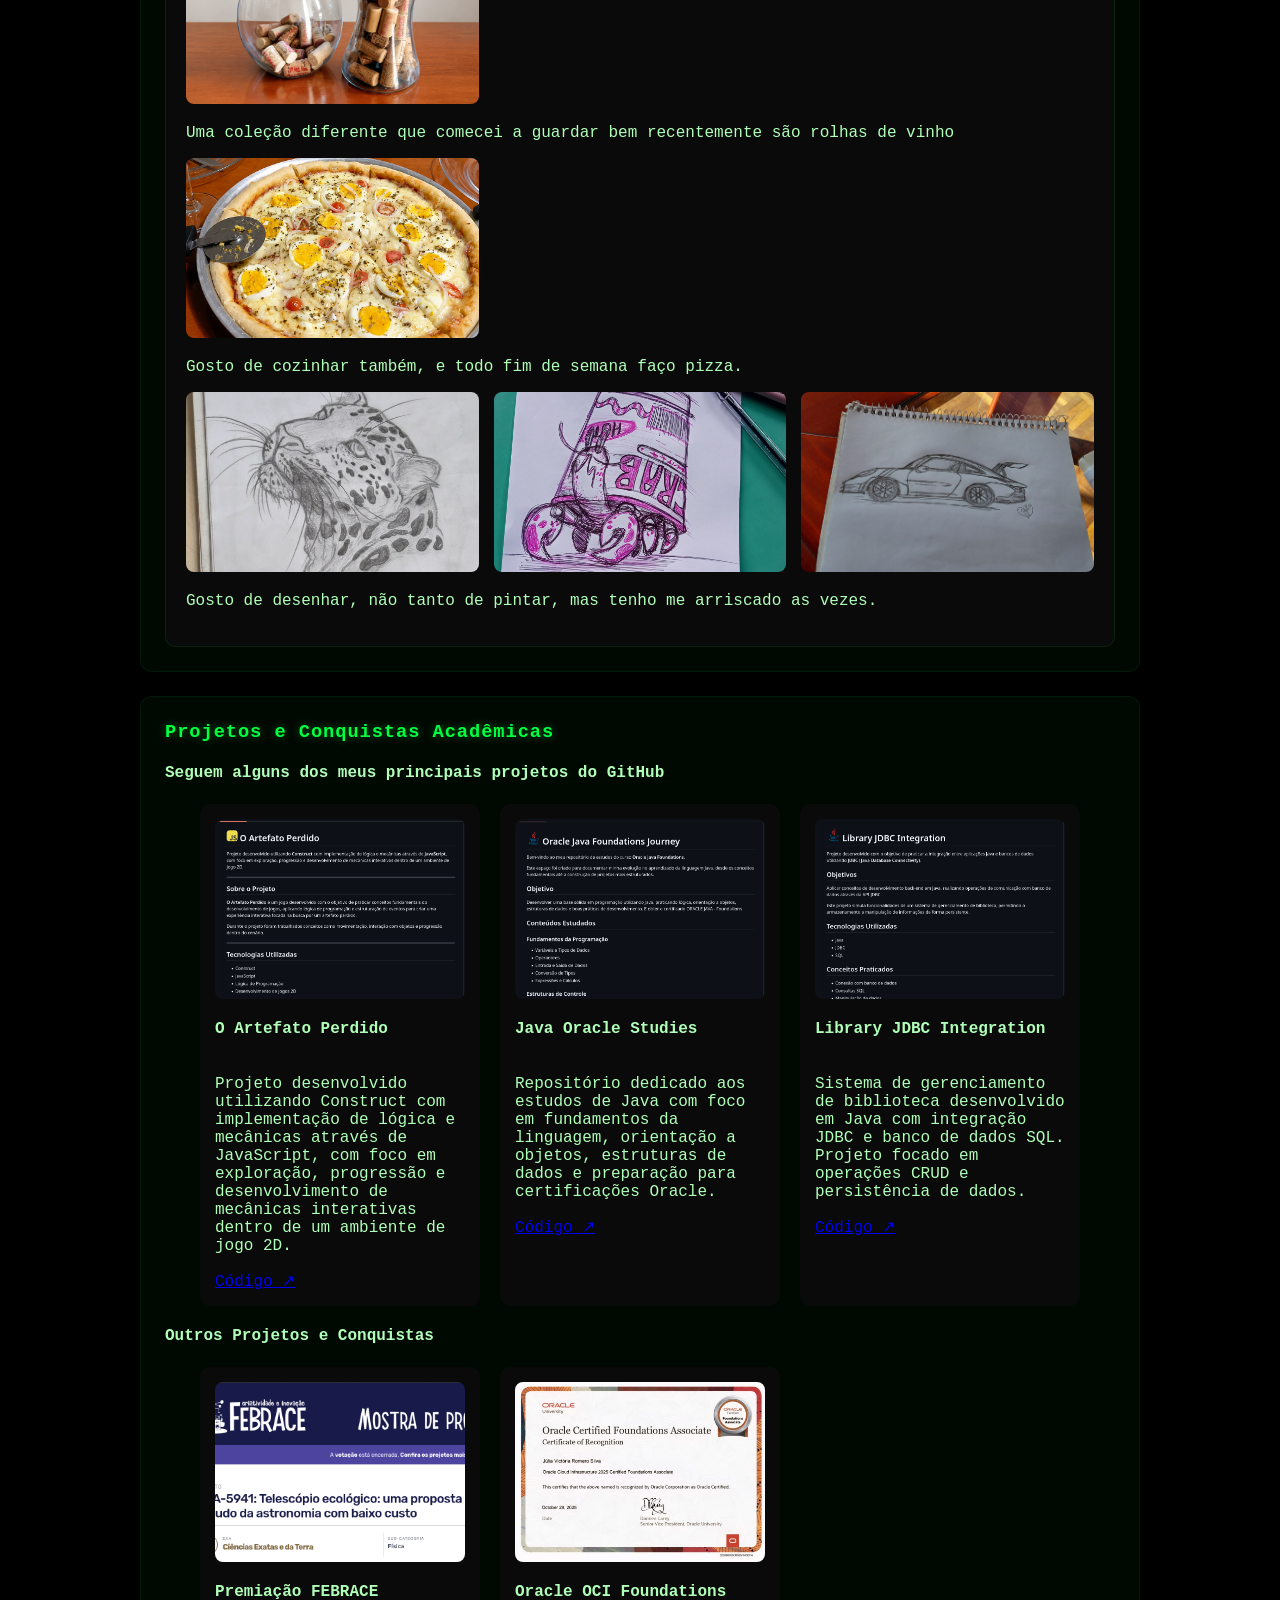
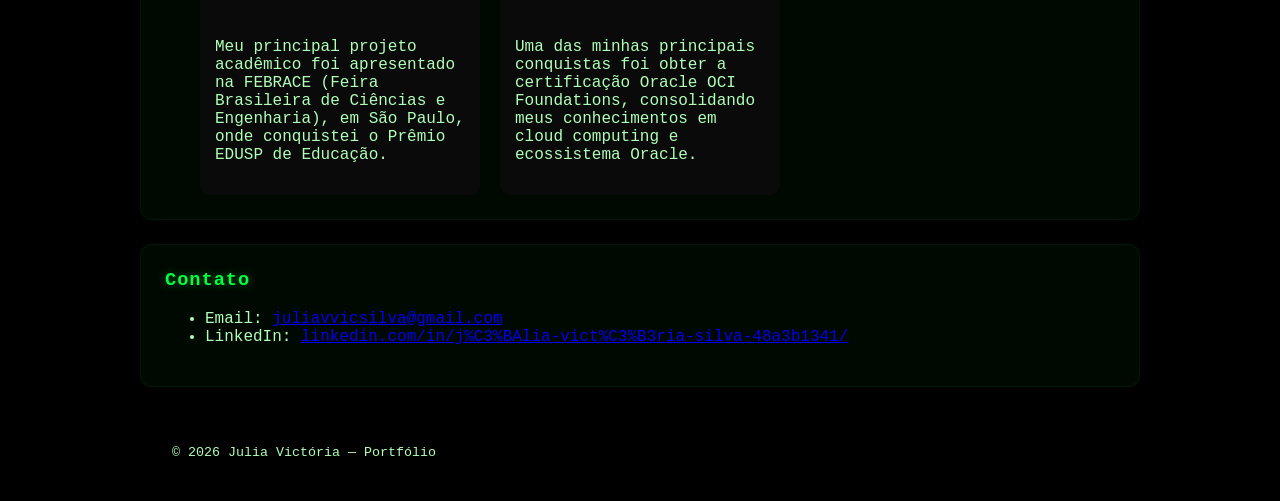
==== commit 0eacf67b: "Change button text to 'Wake Up Neo...'" ====
--- a/index.html
+++ b/index.html
@@ -28,7 +28,7 @@
 					<h2>Olá, eu sou a <span>Júlia Victória</span></h2>
 					<p>Sou aluna de Ciencia da Computação na PUC-PR, Tecnico pelo Instituto Federal do Amazonas IFAM.</p>
 					<P>Tenho experiencia básica em desenvolvimento web. Maior interesse em linguagens Backend com conhecimentos intermediarios em PYTHON, JAVA, C++, e ferramentas como Linux e GitHub. Abaixo você terá acesso aos meus principais projetos e mais informações pessoais minhas.</P>
-				<a class="btn" href="#projects">Ver projetos</a>
+				<a class="btn" href="#projects">Wake Up Neo...</a>
 			</div>
 			<div class="hero-photo">
             	<img src="img/minha_foto.jpg" alt="Foto de Júlia">
